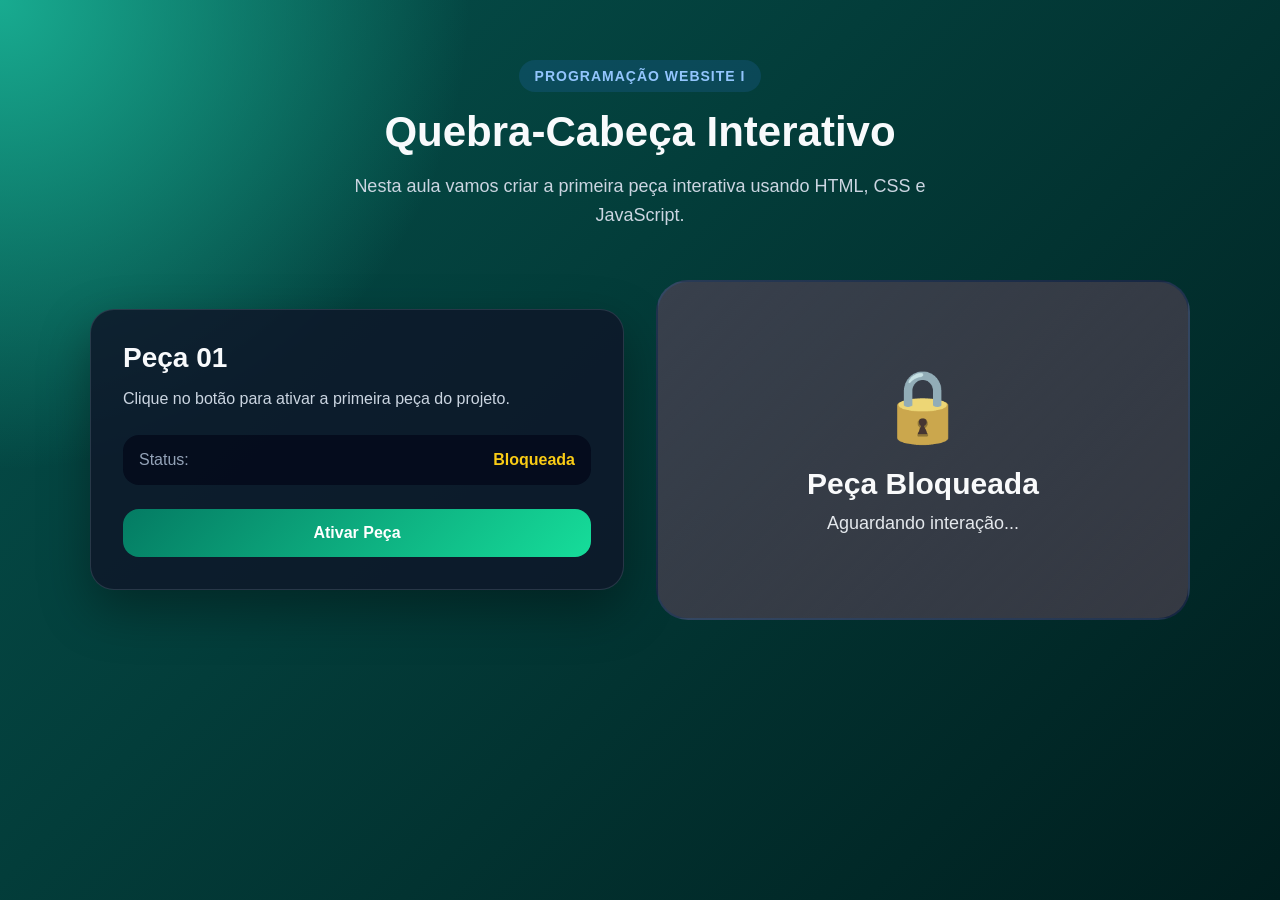
==== ExemploDOM/index.html @ 61dfb81e "Trabalho sobre os conteúdos vistos em aula" ====
<!DOCTYPE html>
<html lang="pt-BR">
<head>
  <!-- Define o padrão de caracteres da página -->
  <meta charset="UTF-8">

  <!-- Deixa a página adaptável para celular e computador -->
  <meta name="viewport" content="width=device-width, initial-scale=1.0">

  <!-- Título que aparece na aba do navegador -->
  <title>Quebra-Cabeça Interativo</title>

  <!-- Conecta o arquivo CSS ao HTML -->
  <link rel="stylesheet" href="css/style.css">
</head>
<body>

  <!-- Área principal da página -->
  <main class="container">

    <!-- Cabeçalho da página -->
    <section class="hero">
      <p class="tag">Programação Website I</p>

      <h1>Quebra-Cabeça Interativo</h1>

      <p class="descricao">
        Nesta aula vamos criar a primeira peça interativa usando HTML, CSS e JavaScript.
      </p>
    </section>

    <!-- Área onde ficará o projeto -->
    <section class="area-projeto">

      <!-- Card com informações e botão -->
      <div class="card-info">
        <h2>Peça 01</h2>

        <p>
          Clique no botão para ativar a primeira peça do projeto.
        </p>

        <!-- Área que mostra o status da peça -->
        <div class="status-box">
          <span>Status:</span>
          <strong id="statusTexto">Bloqueada</strong>
        </div>

        <!-- Botão que será usado pelo JavaScript -->
        <button id="btnAtivar" class="btn-principal">
          Ativar Peça
        </button>
      </div>

      <!-- Peça visual do quebra-cabeça -->
      <div id="peca" class="peca bloqueada">
        <div class="peca-conteudo">
          <span id="iconePeca" class="icone">🔒</span>
          <h3 id="tituloPeca">Peça Bloqueada</h3>
          <p id="textoPeca">Aguardando interação...</p>
        </div>
      </div>

    </section>

  </main>

  <!-- Conecta o JavaScript ao HTML -->
  <script src="js/script.js"></script>
</body>
</html>
---- ExemploDOM/css/style.css ----
/* Remove margens e espaçamentos padrões dos navegadores */
* {
  margin: 0;
  padding: 0;
  box-sizing: border-box;
}

/* Estiliza o corpo da página */
body {
  min-height: 100vh;
  font-family: Arial, Helvetica, sans-serif;
  background:
    radial-gradient(circle at top left, #18ab90, transparent 30%),
    linear-gradient(135deg, #05524d, #001e1e);
  color: #f8fafc;
}

/* Define largura máxima do conteúdo */
.container {
  width: 90%;
  max-width: 1100px;
  margin: 0 auto;
  padding: 60px 0;
}

/* Centraliza o cabeçalho */
.hero {
  text-align: center;
  margin-bottom: 50px;
}

/* Estiliza a etiqueta superior */
.tag {
  display: inline-block;
  padding: 8px 16px;
  margin-bottom: 16px;
  border-radius: 999px;
  background-color: rgba(59, 130, 246, 0.15);
  color: #93c5fd;
  font-size: 14px;
  font-weight: bold;
  letter-spacing: 1px;
  text-transform: uppercase;
}

/* Estiliza o título principal */
.hero h1 {
  font-size: 42px;
  margin-bottom: 16px;
}

/* Estiliza o parágrafo de descrição */
.descricao {
  max-width: 650px;
  margin: 0 auto;
  color: #cbd5e1;
  font-size: 18px;
  line-height: 1.6;
}

/* Divide a área do projeto em duas colunas */
.area-projeto {
  display: grid;
  grid-template-columns: 1fr 1fr;
  gap: 32px;
  align-items: center;
}

/* Estiliza o card de informações */
.card-info {
  background-color: rgba(15, 23, 42, 0.85);
  border: 1px solid rgba(148, 163, 184, 0.2);
  border-radius: 24px;
  padding: 32px;
  box-shadow: 0 20px 50px rgba(0, 0, 0, 0.35);
}

/* Estiliza o título do card */
.card-info h2 {
  font-size: 28px;
  margin-bottom: 12px;
}

/* Estiliza o texto do card */
.card-info p {
  color: #cbd5e1;
  line-height: 1.6;
  margin-bottom: 24px;
}

/* Estiliza a caixa de status */
.status-box {
  display: flex;
  justify-content: space-between;
  align-items: center;
  background-color: rgba(2, 6, 23, 0.7);
  border-radius: 16px;
  padding: 16px;
  margin-bottom: 24px;
}

/* Estiliza o texto "Status:" */
.status-box span {
  color: #94a3b8;
}

/* Estiliza o texto do status */
.status-box strong {
  color: #facc15;
}

/* Estiliza o botão principal */
.btn-principal {
  width: 100%;
  padding: 15px 20px;
  border: none;
  border-radius: 16px;
  background: linear-gradient(135deg, #047b63, #16dd9a);
  color: white;
  font-size: 16px;
  font-weight: bold;
  cursor: pointer;
  transition: 0.3s;
}

/* Efeito quando passa o mouse no botão */
.btn-principal:hover {
  transform: translateY(-3px);
  box-shadow: 0 12px 30px rgba(37, 99, 235, 0.35);
}

/* Estiliza a peça do quebra-cabeça */
.peca {
  min-height: 340px;
  border-radius: 32px;
  display: flex;
  justify-content: center;
  align-items: center;
  transition: 0.4s;
  position: relative;
  overflow: hidden;
}

/* Cria um brilho visual na peça */
.peca::before {
  content: "";
  position: absolute;
  inset: 0;
  background: linear-gradient(135deg, transparent, rgba(255, 255, 255, 0.15));
}

/* Organiza o conteúdo interno da peça */
.peca-conteudo {
  position: relative;
  text-align: center;
  padding: 30px;
}

/* Estiliza o ícone da peça */
.icone {
  display: block;
  font-size: 70px;
  margin-bottom: 20px;
}

/* Estiliza o título da peça */
.peca h3 {
  font-size: 30px;
  margin-bottom: 12px;
}

/* Estiliza o texto da peça */
.peca p {
  color: #e2e8f0;
  font-size: 18px;
}

/* Estado inicial da peça */
.bloqueada {
  background: linear-gradient(135deg, #334155, #0f172a);
  border: 2px solid rgba(0, 106, 255, 0.2);
  filter: grayscale(40%);
}

/* Estado ativado da peça */
.ativa {
  background: linear-gradient(135deg, #16a34a, #22c55e);
  border: 2px solid rgba(187, 247, 208, 0.6);
  box-shadow: 0 25px 60px rgba(34, 197, 94, 0.35);
  transform: scale(1.03);
}

/* Altera a cor do título quando a peça está ativa */
.ativa h3 {
  color: #ffffff;
}

/* Adaptação para telas menores */
@media (max-width: 800px) {
  .area-projeto {
    grid-template-columns: 1fr;
  }

  .hero h1 {
    font-size: 32px;
  }
}

/* ========================= */
/* PÁGINA 2 - ÁREA VERTICAL */
/* ========================= */

.area-vertical {
  display: flex;
  flex-direction: column;
  align-items: center;
  gap: 25px;
  margin-top: 40px;
}

/* Caixas (retângulos) */
.box {
  width: 100%;
  max-width: 700px;
  background-color: rgba(15, 23, 42, 0.85);
  border: 1px solid rgba(148, 163, 184, 0.2);
  border-radius: 20px;
  padding: 25px;
  text-align: center;
  box-shadow: 0 15px 40px rgba(0, 0, 0, 0.3);
  transition: 0.3s;
}

/* Efeito ao passar o mouse */
.box:hover {
  transform: translateY(-5px);
  box-shadow: 0 20px 50px rgba(0, 0, 0, 0.4);
}

/* Título */
.box h2 {
  margin-bottom: 10px;
}

/* Texto */
.box p {
  color: #cbd5e1;
  line-height: 1.5;
}

/* ========================= */
/* ÁREA DAS 3 COLUNAS */
/* ========================= */

.area-3-colunas {
  display: grid;
  grid-template-columns: repeat(3, 1fr);
  gap: 30px;
  margin-top: 50px;
}

/* ========================= */
/* CAIXAS */
/* ========================= */

.box {
  min-height: 300px;
  background: rgba(15, 23, 42, 0.85);
  border: 1px solid rgba(148, 163, 184, 0.2);
  border-radius: 20px;
  padding: 25px;

  /* CENTRALIZA TUDO */
  display: flex;
  flex-direction: column;
  justify-content: center;
  align-items: center;
  text-align: center;

  /* EFEITOS */
  position: relative;
  overflow: hidden;
  transition: 0.3s;
}

/* ========================= */
/* BRILHO (efeito premium) */
/* ========================= */

.box::before {
  content: "";
  position: absolute;
  inset: 0;
  background: linear-gradient(120deg, transparent, rgba(255, 255, 255, 0.2), transparent);
  opacity: 0;
  transition: 0.4s;
}

/* ========================= */
/* HOVER */
/* ========================= */

.box:hover {
  transform: translateY(-10px) scale(1.02);
  box-shadow: 0 25px 60px rgba(0, 0, 0, 0.4);
}

.box:hover::before {
  opacity: 1;
}

/* ========================= */
/* ÍCONE */
/* ========================= */

.icone-box {
  font-size: 50px;
  margin-bottom: 15px;
  transition: 0.3s;
}

/* animação do ícone */
.box:hover .icone-box {
  transform: scale(1.2) rotate(5deg);
}

/* ========================= */
/* TEXTO */
/* ========================= */

.box h2 {
  margin-bottom: 10px;
}

.box p {
  color: #cbd5e1;
  line-height: 1.6;
  max-width: 250px; /* evita texto muito largo */
}
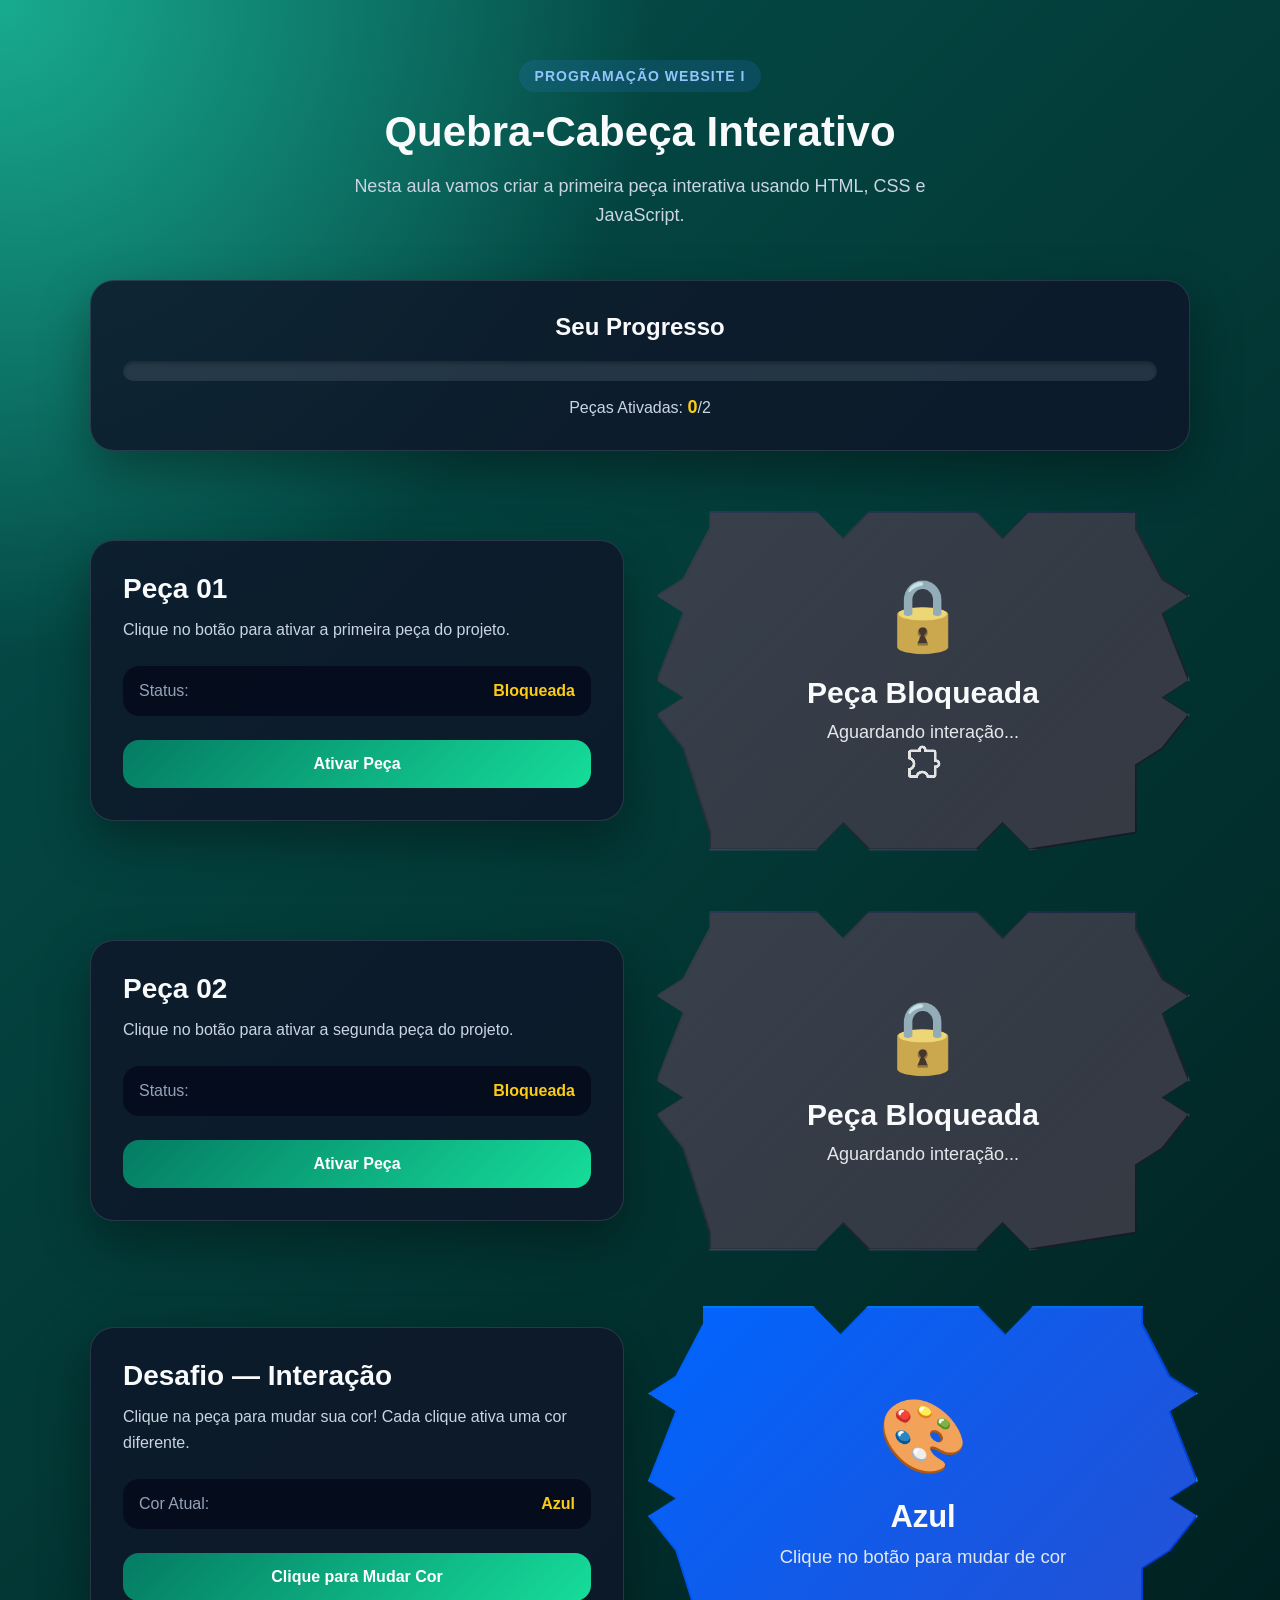
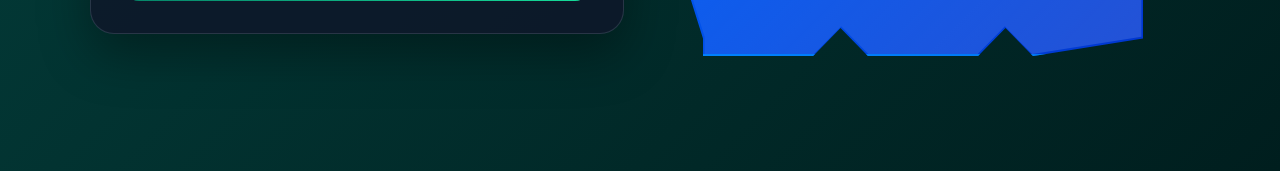
==== commit 69adb16e: "atualização do projeto" ====
--- a/ExemploDOM/index.html
+++ b/ExemploDOM/index.html
@@ -29,9 +29,17 @@
       </p>
     </section>
 
-    <!-- Área onde ficará o projeto -->
+    <!-- Indicador de Progresso -->
+    <section class="progresso">
+      <h3>Seu Progresso</h3>
+      <div class="barra-progresso">
+        <div id="barraPreenchida" class="barra-preenchida"></div>
+      </div>
+      <p>Peças Ativadas: <span id="pecasAtivadas">0</span>/2</p>
+    </section>
+
+    <!-- Peça 01 -->
     <section class="area-projeto">
-
       <!-- Card com informações e botão -->
       <div class="card-info">
         <h2>Peça 01</h2>
@@ -43,24 +51,88 @@
         <!-- Área que mostra o status da peça -->
         <div class="status-box">
           <span>Status:</span>
-          <strong id="statusTexto">Bloqueada</strong>
+          <strong id="statusTexto1">Bloqueada</strong>
         </div>
 
         <!-- Botão que será usado pelo JavaScript -->
-        <button id="btnAtivar" class="btn-principal">
+        <button id="btnAtivar1" class="btn-principal">
           Ativar Peça
         </button>
       </div>
 
       <!-- Peça visual do quebra-cabeça -->
-      <div id="peca" class="peca bloqueada">
+      <div id="peca1" class="peca bloqueada">
         <div class="peca-conteudo">
-          <span id="iconePeca" class="icone">🔒</span>
-          <h3 id="tituloPeca">Peça Bloqueada</h3>
-          <p id="textoPeca">Aguardando interação...</p>
+          <span id="iconePeca1" class="icone">🔒</span>
+          <h3 id="tituloPeca1">Peça Bloqueada</h3>
+          <p id="textoPeca1">Aguardando interação...</p>
+          <img src="css/img/peca1.png" alt="Peça 01">
         </div>
       </div>
+    </section>
 
+    <!-- Peça 02 -->
+    <section class="area-projeto">
+      <!-- Card com informações e botão -->
+      <div class="card-info">
+        <h2>Peça 02</h2>
+
+        <p>
+          Clique no botão para ativar a segunda peça do projeto.
+        </p>
+
+        <!-- Área que mostra o status da peça -->
+        <div class="status-box">
+          <span>Status:</span>
+          <strong id="statusTexto2">Bloqueada</strong>
+        </div>
+
+        <!-- Botão que será usado pelo JavaScript -->
+        <button id="btnAtivar2" class="btn-principal">
+          Ativar Peça
+        </button>
+      </div>
+
+      <!-- Peça visual do quebra-cabeça -->
+      <div id="peca2" class="peca bloqueada">
+        <div class="peca-conteudo">
+          <span id="iconePeca2" class="icone">🔒</span>
+          <h3 id="tituloPeca2">Peça Bloqueada</h3>
+          <p id="textoPeca2">Aguardando interação...</p>
+        </div>
+      </div>
+    </section>
+
+    <!-- Desafio — Peça com Mudança de Cores -->
+    <section class="area-projeto">
+      <!-- Card com informações e botão -->
+      <div class="card-info">
+        <h2>Desafio — Interação</h2>
+
+        <p>
+          Clique na peça para mudar sua cor! Cada clique ativa uma cor diferente.
+        </p>
+
+        <!-- Área que mostra o status -->
+        <div class="status-box">
+          <span>Cor Atual:</span>
+          <strong id="corAtual">Azul</strong>
+        </div>
+
+        <!-- Botão que será usado pelo JavaScript -->
+        <button id="btnMudarCor" class="btn-principal">
+          Clique para Mudar Cor
+        </button>
+      </div>
+
+      <!-- Peça visual que muda de cor -->
+      <div id="pecaCor" class="peca cor-azul">
+                <div class="peca-conteudo">
+          <span id="iconeCor" class="icone">🎨</span>
+          <h3 id="tituloCor">Azul</h3>
+          <p id="textoCor">Clique no botão para mudar de cor</p>
+        </div>
+      </div>
     </section>
 
   </main>
--- a/ExemploDOM/css/style.css
+++ b/ExemploDOM/css/style.css
@@ -64,6 +64,56 @@
   grid-template-columns: 1fr 1fr;
   gap: 32px;
   align-items: center;
+  margin-bottom: 60px;
+}
+
+/* ========================= */
+/* SEÇÃO DE PROGRESSO */
+/* ========================= */
+
+.progresso {
+  background-color: rgba(15, 23, 42, 0.85);
+  border: 1px solid rgba(148, 163, 184, 0.2);
+  border-radius: 24px;
+  padding: 32px;
+  box-shadow: 0 20px 50px rgba(0, 0, 0, 0.35);
+  margin-bottom: 60px;
+  text-align: center;
+}
+
+.progresso h3 {
+  font-size: 24px;
+  margin-bottom: 20px;
+  color: #f8fafc;
+}
+
+.barra-progresso {
+  width: 100%;
+  height: 20px;
+  background-color: rgba(94, 109, 126, 0.3);
+  border-radius: 10px;
+  overflow: hidden;
+  margin-bottom: 16px;
+  box-shadow: inset 0 2px 4px rgba(0, 0, 0, 0.3);
+}
+
+.barra-preenchida {
+  height: 100%;
+  width: 0%;
+  background-color: #facc15;
+  transition: width 0.5s ease, background-color 0.5s ease;
+  border-radius: 10px;
+}
+
+.progresso p {
+  color: #cbd5e1;
+  font-size: 16px;
+}
+
+.progresso p span {
+  color: #facc15;
+  font-weight: bold;
+  font-size: 18px;
 }
 
 /* Estiliza o card de informações */
@@ -132,13 +182,25 @@
 /* Estiliza a peça do quebra-cabeça */
 .peca {
   min-height: 340px;
-  border-radius: 32px;
+  width: 100%;
   display: flex;
   justify-content: center;
   align-items: center;
   transition: 0.4s;
   position: relative;
-  overflow: hidden;
+  overflow: visible;
+  
+  /* Formato realista de peça de quebra-cabeça */
+  clip-path: polygon(
+    /* Topo */
+    10% 5%, 10% 0%, 30% 0%, 35% 8%, 40% 0%, 60% 0%, 65% 8%, 70% 0%, 90% 0%, 90% 5%,
+    /* Direita */
+    95% 20%, 100% 25%, 95% 30%, 100% 50%, 95% 55%, 100% 60%, 95% 70%, 90% 75%, 90% 95%,
+    /* Fundo */
+    70% 100%, 65% 92%, 60% 100%, 40% 100%, 35% 92%, 30% 100%, 10% 100%, 10% 95%,
+    /* Esquerda */
+    5% 70%, 0% 60%, 5% 55%, 0% 50%, 5% 30%, 0% 25%, 5% 20%
+  );
 }
 
 /* Cria um brilho visual na peça */
@@ -147,6 +209,16 @@
   position: absolute;
   inset: 0;
   background: linear-gradient(135deg, transparent, rgba(255, 255, 255, 0.15));
+  clip-path: polygon(
+    /* Topo */
+    10% 5%, 10% 0%, 30% 0%, 35% 8%, 40% 0%, 60% 0%, 65% 8%, 70% 0%, 90% 0%, 90% 5%,
+    /* Direita */
+    95% 20%, 100% 25%, 95% 30%, 100% 50%, 95% 55%, 100% 60%, 95% 70%, 90% 75%, 90% 95%,
+    /* Fundo */
+    70% 100%, 65% 92%, 60% 100%, 40% 100%, 35% 92%, 30% 100%, 10% 100%, 10% 95%,
+    /* Esquerda */
+    5% 70%, 0% 60%, 5% 55%, 0% 50%, 5% 30%, 0% 25%, 5% 20%
+  );
 }
 
 /* Organiza o conteúdo interno da peça */
@@ -193,6 +265,42 @@
 /* Altera a cor do título quando a peça está ativa */
 .ativa h3 {
   color: #ffffff;
+}
+
+/* ========================= */
+/* DESAFIO — MUDANÇA DE CORES */
+/* ========================= */
+
+/* Cor Azul */
+.cor-azul {
+  background: linear-gradient(135deg, #0066ff, #0033cc);
+  border: 2px solid rgba(0, 150, 255, 0.6);
+  box-shadow: 0 25px 60px rgba(0, 102, 255, 0.35);
+  transform: scale(1.03);
+}
+
+/* Cor Roxo */
+.cor-roxo {
+  background: linear-gradient(135deg, #9933ff, #6600cc);
+  border: 2px solid rgba(153, 51, 255, 0.6);
+  box-shadow: 0 25px 60px rgba(153, 51, 255, 0.35);
+  transform: scale(1.03);
+}
+
+/* Cor Rosa */
+.cor-rosa {
+  background: linear-gradient(135deg, #ff0099, #cc0066);
+  border: 2px solid rgba(255, 0, 153, 0.6);
+  box-shadow: 0 25px 60px rgba(255, 0, 153, 0.35);
+  transform: scale(1.03);
+}
+
+/* Cor Laranja */
+.cor-laranja {
+  background: linear-gradient(135deg, #ff6600, #cc5200);
+  border: 2px solid rgba(255, 102, 0, 0.6);
+  box-shadow: 0 25px 60px rgba(255, 102, 0, 0.35);
+  transform: scale(1.03);
 }
 
 /* Adaptação para telas menores */
@@ -336,4 +444,27 @@
   color: #cbd5e1;
   line-height: 1.6;
   max-width: 250px; /* evita texto muito largo */
-}+}
+
+/* ========================= */
+/* BOTÃO VOLTAR */
+/* ========================= */
+
+.btn-voltar {
+  display: inline-block;
+  padding: 12px 30px;
+  background: linear-gradient(135deg, #047b63, #16dd9a);
+  color: white;
+  text-decoration: none;
+  border-radius: 16px;
+  font-weight: bold;
+  font-size: 16px;
+  transition: 0.3s;
+  box-shadow: 0 10px 25px rgba(0, 0, 0, 0.2);
+}
+
+.btn-voltar:hover {
+  transform: translateY(-3px);
+  box-shadow: 0 15px 40px rgba(22, 221, 154, 0.4);
+}
+
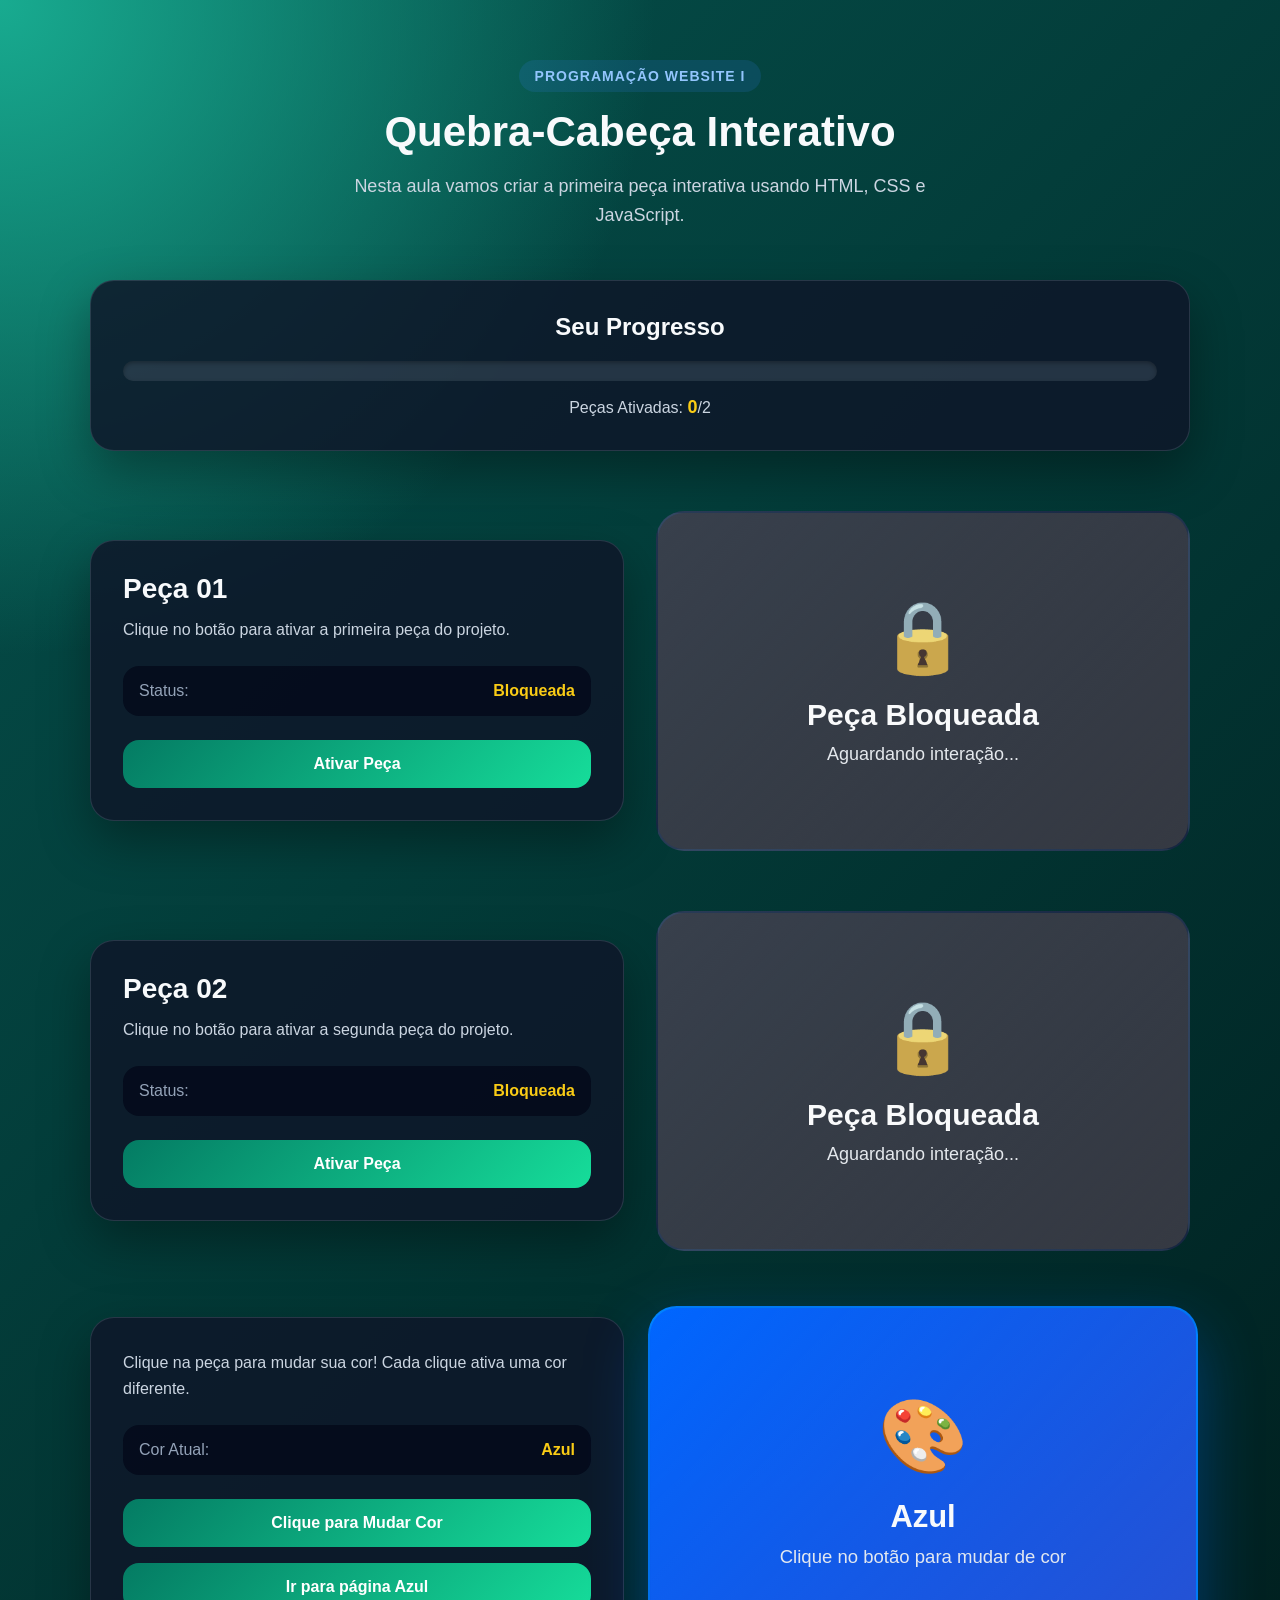
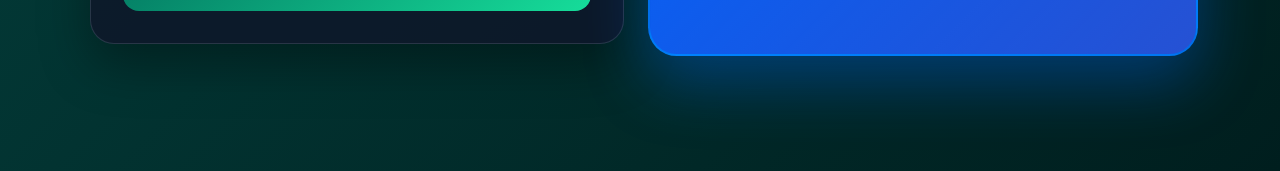
==== commit 9ec60248: "atualização do projeto adocionando novas funcionalidades" ====
--- a/ExemploDOM/index.html
+++ b/ExemploDOM/index.html
@@ -66,7 +66,6 @@
           <span id="iconePeca1" class="icone">🔒</span>
           <h3 id="tituloPeca1">Peça Bloqueada</h3>
           <p id="textoPeca1">Aguardando interação...</p>
-          <img src="css/img/peca1.png" alt="Peça 01">
         </div>
       </div>
     </section>
@@ -107,7 +106,7 @@
     <section class="area-projeto">
       <!-- Card com informações e botão -->
       <div class="card-info">
-        <h2>Desafio — Interação</h2>
+        
 
         <p>
           Clique na peça para mudar sua cor! Cada clique ativa uma cor diferente.
@@ -122,6 +121,11 @@
         <!-- Botão que será usado pelo JavaScript -->
         <button id="btnMudarCor" class="btn-principal">
           Clique para Mudar Cor
+        </button>
+
+        <!-- Botão de redirecionamento para a página da cor atual -->
+        <button id="btnIrCor" class="btn-principal" type="button">
+          Ir para página Azul
         </button>
       </div>
 
--- a/ExemploDOM/css/style.css
+++ b/ExemploDOM/css/style.css
@@ -173,6 +173,11 @@
   transition: 0.3s;
 }
 
+/* Espaçamento entre botões empilhados */
+.btn-principal + .btn-principal {
+  margin-top: 16px;
+}
+
 /* Efeito quando passa o mouse no botão */
 .btn-principal:hover {
   transform: translateY(-3px);
@@ -188,19 +193,8 @@
   align-items: center;
   transition: 0.4s;
   position: relative;
-  overflow: visible;
-  
-  /* Formato realista de peça de quebra-cabeça */
-  clip-path: polygon(
-    /* Topo */
-    10% 5%, 10% 0%, 30% 0%, 35% 8%, 40% 0%, 60% 0%, 65% 8%, 70% 0%, 90% 0%, 90% 5%,
-    /* Direita */
-    95% 20%, 100% 25%, 95% 30%, 100% 50%, 95% 55%, 100% 60%, 95% 70%, 90% 75%, 90% 95%,
-    /* Fundo */
-    70% 100%, 65% 92%, 60% 100%, 40% 100%, 35% 92%, 30% 100%, 10% 100%, 10% 95%,
-    /* Esquerda */
-    5% 70%, 0% 60%, 5% 55%, 0% 50%, 5% 30%, 0% 25%, 5% 20%
-  );
+  overflow: hidden;
+  border-radius: 28px;
 }
 
 /* Cria um brilho visual na peça */
@@ -209,16 +203,7 @@
   position: absolute;
   inset: 0;
   background: linear-gradient(135deg, transparent, rgba(255, 255, 255, 0.15));
-  clip-path: polygon(
-    /* Topo */
-    10% 5%, 10% 0%, 30% 0%, 35% 8%, 40% 0%, 60% 0%, 65% 8%, 70% 0%, 90% 0%, 90% 5%,
-    /* Direita */
-    95% 20%, 100% 25%, 95% 30%, 100% 50%, 95% 55%, 100% 60%, 95% 70%, 90% 75%, 90% 95%,
-    /* Fundo */
-    70% 100%, 65% 92%, 60% 100%, 40% 100%, 35% 92%, 30% 100%, 10% 100%, 10% 95%,
-    /* Esquerda */
-    5% 70%, 0% 60%, 5% 55%, 0% 50%, 5% 30%, 0% 25%, 5% 20%
-  );
+  pointer-events: none;
 }
 
 /* Organiza o conteúdo interno da peça */
@@ -301,6 +286,63 @@
   border: 2px solid rgba(255, 102, 0, 0.6);
   box-shadow: 0 25px 60px rgba(255, 102, 0, 0.35);
   transform: scale(1.03);
+}
+
+/* Estilos de página por cor */
+body.page-azul {
+  background: linear-gradient(135deg, #071d40, #0033cc 35%, #0a4dff 100%);
+  color: #e0f2fe;
+}
+
+body.page-azul .hero {
+  background: rgba(0, 44, 112, 0.45);
+}
+
+body.page-azul .tag {
+  background-color: rgba(59, 130, 246, 0.25);
+  color: #bfdbfe;
+}
+
+body.page-roxo {
+  background: linear-gradient(135deg, #230b3a, #6d28d9 40%, #9d4edd 100%);
+  color: #f5e0ff;
+}
+
+body.page-roxo .hero {
+  background: rgba(64, 0, 96, 0.45);
+}
+
+body.page-roxo .tag {
+  background-color: rgba(168, 85, 247, 0.2);
+  color: #e9d5ff;
+}
+
+body.page-rosa {
+  background: linear-gradient(135deg, #2b0b2f, #d946ef 35%, #fb7185 100%);
+  color: #ffe4f0;
+}
+
+body.page-rosa .hero {
+  background: rgba(112, 15, 100, 0.45);
+}
+
+body.page-rosa .tag {
+  background-color: rgba(245, 158, 242, 0.2);
+  color: #fce7f3;
+}
+
+body.page-laranja {
+  background: linear-gradient(135deg, #4a2100, #ea580c 35%, #fb923c 100%);
+  color: #fff7e6;
+}
+
+body.page-laranja .hero {
+  background: rgba(97, 0, 0, 0.35);
+}
+
+body.page-laranja .tag {
+  background-color: rgba(251, 146, 60, 0.25);
+  color: #ffedd5;
 }
 
 /* Adaptação para telas menores */
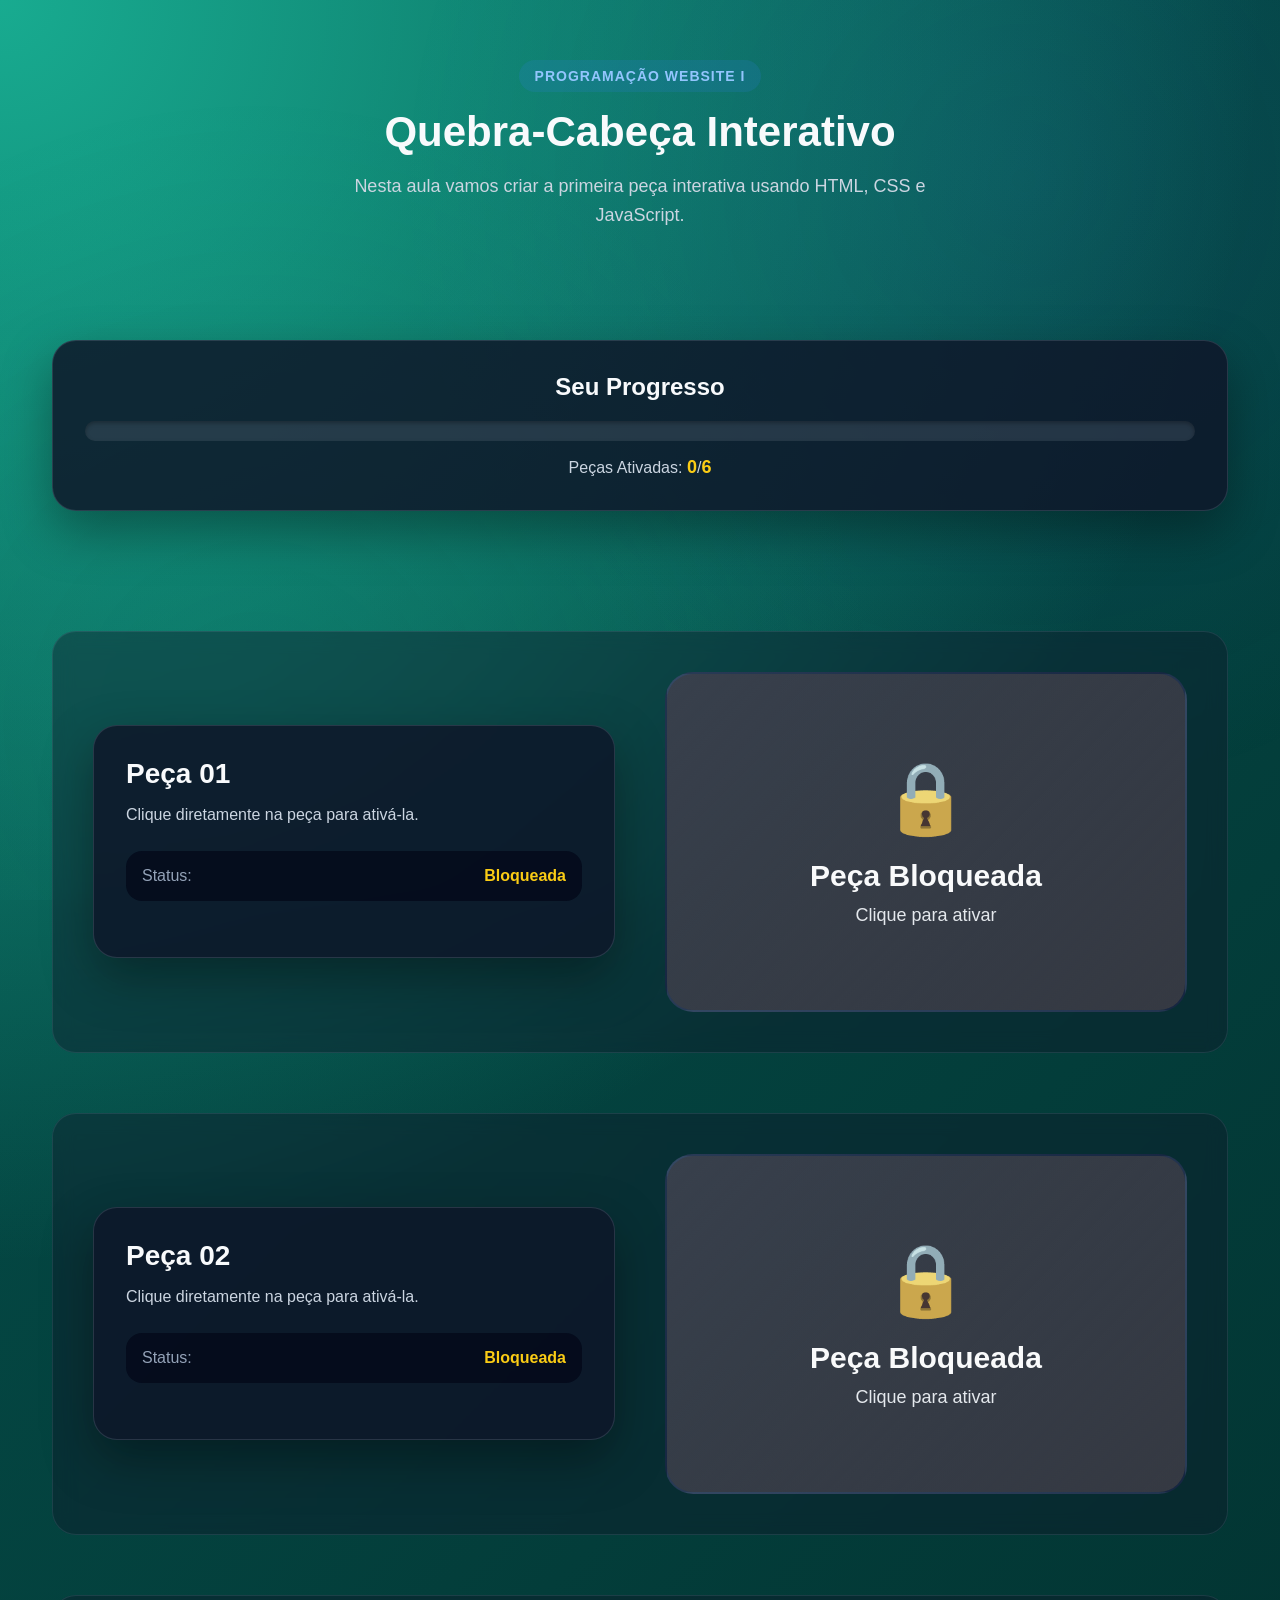
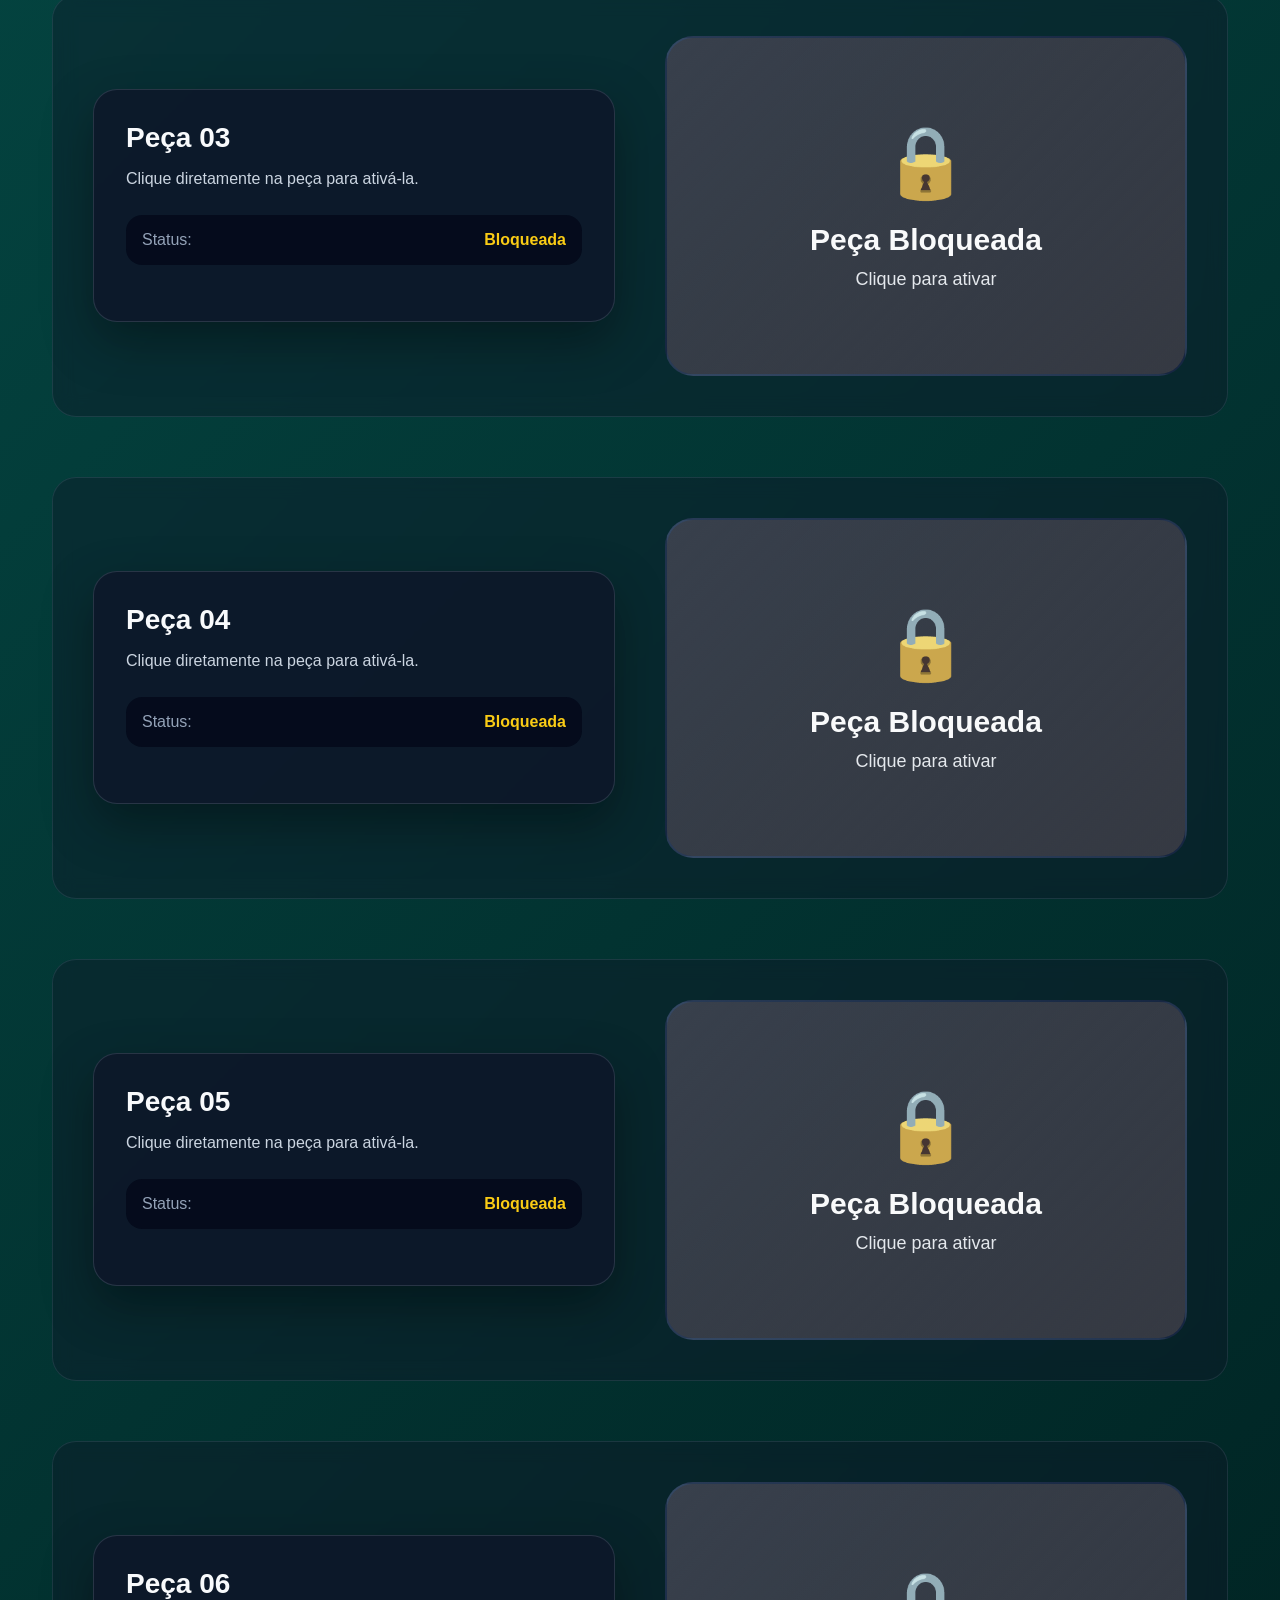
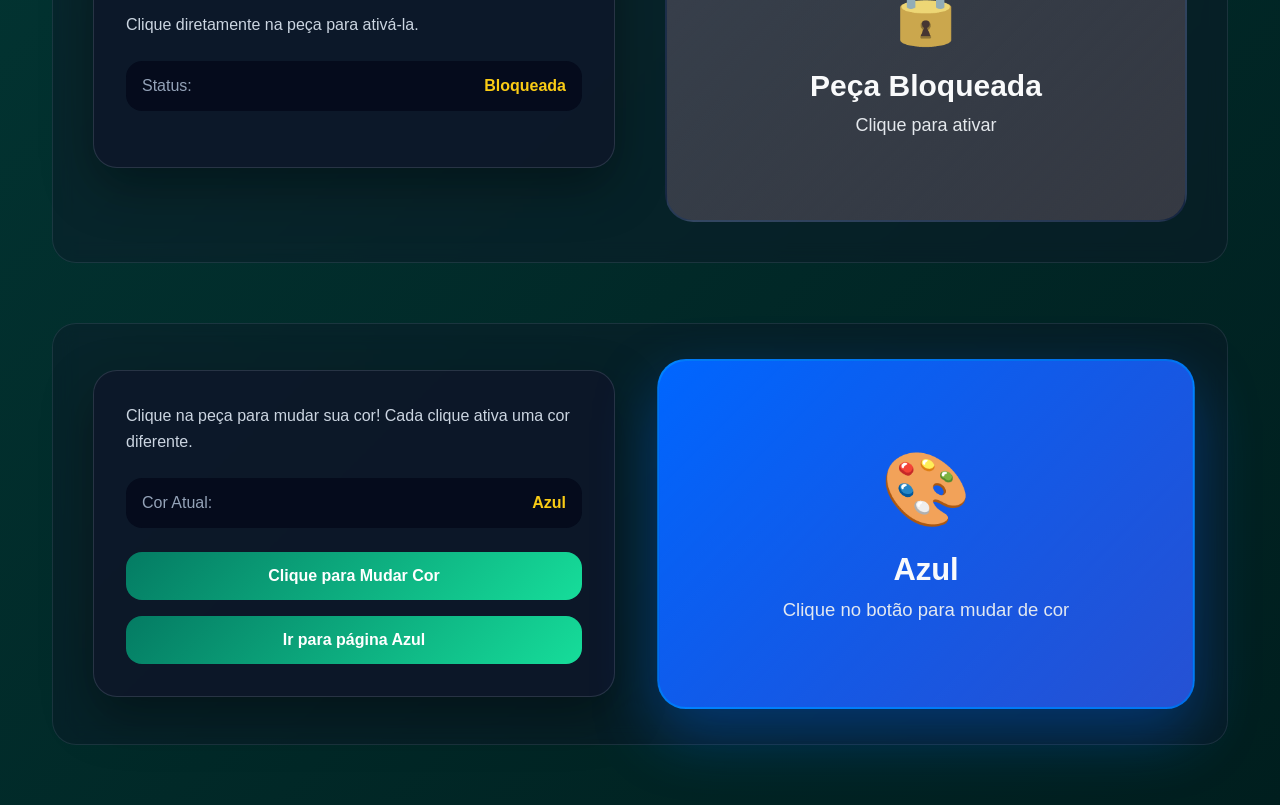
==== commit c71bfb12: "Alterações feitas de acordo com a lista de atividades proposta pelo professor Eder de Rosso" ====
--- a/ExemploDOM/index.html
+++ b/ExemploDOM/index.html
@@ -35,17 +35,17 @@
       <div class="barra-progresso">
         <div id="barraPreenchida" class="barra-preenchida"></div>
       </div>
-      <p>Peças Ativadas: <span id="pecasAtivadas">0</span>/2</p>
+      <p>Peças Ativadas: <span id="pecasAtivadas">0</span>/<span id="pecasTotal">6</span></p>
     </section>
 
     <!-- Peça 01 -->
     <section class="area-projeto">
-      <!-- Card com informações e botão -->
+      <!-- Card com informações -->
       <div class="card-info">
         <h2>Peça 01</h2>
 
         <p>
-          Clique no botão para ativar a primeira peça do projeto.
+          Clique diretamente na peça para ativá-la.
         </p>
 
         <!-- Área que mostra o status da peça -->
@@ -53,31 +53,26 @@
           <span>Status:</span>
           <strong id="statusTexto1">Bloqueada</strong>
         </div>
-
-        <!-- Botão que será usado pelo JavaScript -->
-        <button id="btnAtivar1" class="btn-principal">
-          Ativar Peça
-        </button>
-      </div>
-
-      <!-- Peça visual do quebra-cabeça -->
-      <div id="peca1" class="peca bloqueada">
+      </div>
+
+      <!-- Peça visual do quebra-cabeça - AGORA CLICÁVEL -->
+      <div id="peca1" class="peca bloqueada" onclick="ativarPeca(pecas[0])">
         <div class="peca-conteudo">
           <span id="iconePeca1" class="icone">🔒</span>
           <h3 id="tituloPeca1">Peça Bloqueada</h3>
-          <p id="textoPeca1">Aguardando interação...</p>
+          <p id="textoPeca1">Clique para ativar</p>
         </div>
       </div>
     </section>
 
     <!-- Peça 02 -->
     <section class="area-projeto">
-      <!-- Card com informações e botão -->
+      <!-- Card com informações -->
       <div class="card-info">
         <h2>Peça 02</h2>
 
         <p>
-          Clique no botão para ativar a segunda peça do projeto.
+          Clique diretamente na peça para ativá-la.
         </p>
 
         <!-- Área que mostra o status da peça -->
@@ -85,19 +80,110 @@
           <span>Status:</span>
           <strong id="statusTexto2">Bloqueada</strong>
         </div>
-
-        <!-- Botão que será usado pelo JavaScript -->
-        <button id="btnAtivar2" class="btn-principal">
-          Ativar Peça
-        </button>
-      </div>
-
-      <!-- Peça visual do quebra-cabeça -->
-      <div id="peca2" class="peca bloqueada">
+      </div>
+
+      <!-- Peça visual do quebra-cabeça - AGORA CLICÁVEL -->
+      <div id="peca2" class="peca bloqueada" onclick="ativarPeca(pecas[1])">
         <div class="peca-conteudo">
           <span id="iconePeca2" class="icone">🔒</span>
           <h3 id="tituloPeca2">Peça Bloqueada</h3>
-          <p id="textoPeca2">Aguardando interação...</p>
+          <p id="textoPeca2">Clique para ativar</p>
+        </div>
+      </div>
+    </section>
+
+    <!-- Peça 03 -->
+    <section class="area-projeto">
+      <div class="card-info">
+        <h2>Peça 03</h2>
+
+        <p>
+          Clique diretamente na peça para ativá-la.
+        </p>
+
+        <div class="status-box">
+          <span>Status:</span>
+          <strong id="statusTexto3">Bloqueada</strong>
+        </div>
+      </div>
+
+      <div id="peca3" class="peca bloqueada" onclick="ativarPeca(pecas[2])">
+        <div class="peca-conteudo">
+          <span id="iconePeca3" class="icone">🔒</span>
+          <h3 id="tituloPeca3">Peça Bloqueada</h3>
+          <p id="textoPeca3">Clique para ativar</p>
+        </div>
+      </div>
+    </section>
+
+    <!-- Peça 04 -->
+    <section class="area-projeto">
+      <div class="card-info">
+        <h2>Peça 04</h2>
+
+        <p>
+          Clique diretamente na peça para ativá-la.
+        </p>
+
+        <div class="status-box">
+          <span>Status:</span>
+          <strong id="statusTexto4">Bloqueada</strong>
+        </div>
+      </div>
+
+      <div id="peca4" class="peca bloqueada" onclick="ativarPeca(pecas[3])">
+        <div class="peca-conteudo">
+          <span id="iconePeca4" class="icone">🔒</span>
+          <h3 id="tituloPeca4">Peça Bloqueada</h3>
+          <p id="textoPeca4">Clique para ativar</p>
+        </div>
+      </div>
+    </section>
+
+    <!-- Peça 05 -->
+    <section class="area-projeto">
+      <div class="card-info">
+        <h2>Peça 05</h2>
+
+        <p>
+          Clique diretamente na peça para ativá-la.
+        </p>
+
+        <div class="status-box">
+          <span>Status:</span>
+          <strong id="statusTexto5">Bloqueada</strong>
+        </div>
+      </div>
+
+      <div id="peca5" class="peca bloqueada" onclick="ativarPeca(pecas[4])">
+        <div class="peca-conteudo">
+          <span id="iconePeca5" class="icone">🔒</span>
+          <h3 id="tituloPeca5">Peça Bloqueada</h3>
+          <p id="textoPeca5">Clique para ativar</p>
+        </div>
+      </div>
+    </section>
+
+    <!-- Peça 06 -->
+    <section class="area-projeto">
+      <div class="card-info">
+        <h2>Peça 06</h2>
+
+        <p>
+          Clique diretamente na peça para ativá-la.
+        </p>
+
+        <div class="status-box">
+          <span>Status:</span>
+          <strong id="statusTexto6">Bloqueada</strong>
+        </div>
+      </div>
+
+      <div id="peca6" class="peca bloqueada" onclick="ativarPeca(pecas[5])">
+        <div class="peca-conteudo">
+          <span id="iconePeca6" class="icone">🔒</span>
+          <h3 id="tituloPeca6">Peça Bloqueada</h3>
+          <p id="textoPeca6">Clique para ativar</p>
         </div>
       </div>
     </section>
--- a/ExemploDOM/css/style.css
+++ b/ExemploDOM/css/style.css
@@ -17,10 +17,30 @@
 
 /* Define largura máxima do conteúdo */
 .container {
-  width: 90%;
-  max-width: 1100px;
+  width: 95%;
+  max-width: 1400px;
   margin: 0 auto;
-  padding: 60px 0;
+  padding: 60px 20px;
+  position: relative;
+  display: grid;
+  grid-template-columns: 1fr;
+  gap: 60px;
+  align-items: start;
+}
+
+/* Adicionar um efeito de fundo sutil */
+.container::before {
+  content: '';
+  position: fixed;
+  top: 0;
+  left: 0;
+  width: 100%;
+  height: 100%;
+  background:
+    radial-gradient(circle at 20% 80%, rgba(24, 171, 144, 0.1) 0%, transparent 50%),
+    radial-gradient(circle at 80% 20%, rgba(59, 130, 246, 0.1) 0%, transparent 50%);
+  pointer-events: none;
+  z-index: -1;
 }
 
 /* Centraliza o cabeçalho */
@@ -62,9 +82,21 @@
 .area-projeto {
   display: grid;
   grid-template-columns: 1fr 1fr;
-  gap: 32px;
+  gap: 50px;
   align-items: center;
-  margin-bottom: 60px;
+  padding: 40px;
+  background: rgba(15, 23, 42, 0.4);
+  border-radius: 24px;
+  border: 1px solid rgba(148, 163, 184, 0.15);
+  backdrop-filter: blur(10px);
+  transition: all 0.3s ease;
+}
+
+/* Efeito hover nas áreas do projeto */
+.area-projeto:hover {
+  background: rgba(15, 23, 42, 0.6);
+  border-color: rgba(148, 163, 184, 0.25);
+  transform: translateY(-2px);
 }
 
 /* ========================= */
@@ -170,7 +202,25 @@
   font-size: 16px;
   font-weight: bold;
   cursor: pointer;
-  transition: 0.3s;
+  transition: all 0.3s ease;
+  position: relative;
+  overflow: hidden;
+}
+
+/* Efeito de brilho nos botões */
+.btn-principal::before {
+  content: '';
+  position: absolute;
+  top: 0;
+  left: -100%;
+  width: 100%;
+  height: 100%;
+  background: linear-gradient(90deg, transparent, rgba(255, 255, 255, 0.2), transparent);
+  transition: left 0.5s;
+}
+
+.btn-principal:hover::before {
+  left: 100%;
 }
 
 /* Espaçamento entre botões empilhados */
@@ -191,10 +241,30 @@
   display: flex;
   justify-content: center;
   align-items: center;
-  transition: 0.4s;
+  transition: all 0.4s ease;
   position: relative;
   overflow: hidden;
   border-radius: 28px;
+  cursor: pointer;
+  user-select: none;
+}
+
+/* Efeito hover nas peças */
+.peca:hover {
+  transform: translateY(-5px) scale(1.02);
+  box-shadow: 0 20px 40px rgba(0, 0, 0, 0.3);
+}
+
+/* Efeito hover específico para peças bloqueadas */
+.peca.bloqueada:hover {
+  border-color: rgba(0, 106, 255, 0.4);
+  filter: grayscale(20%);
+}
+
+/* Efeito hover específico para peças ativas */
+.peca.ativa:hover {
+  transform: translateY(-5px) scale(1.05);
+  box-shadow: 0 30px 60px rgba(34, 197, 94, 0.4);
 }
 
 /* Cria um brilho visual na peça */
@@ -241,10 +311,248 @@
 
 /* Estado ativado da peça */
 .ativa {
-  background: linear-gradient(135deg, #16a34a, #22c55e);
-  border: 2px solid rgba(187, 247, 208, 0.6);
-  box-shadow: 0 25px 60px rgba(34, 197, 94, 0.35);
+  border: 3px solid rgba(187, 247, 208, 0.8);
+  box-shadow:
+    0 25px 60px rgba(34, 197, 94, 0.4),
+    inset 0 0 30px rgba(34, 197, 94, 0.1);
   transform: scale(1.03);
+  position: relative;
+  overflow: hidden;
+  animation: activatePulse 0.6s ease-out;
+}
+
+/* Animação de ativação */
+@keyframes activatePulse {
+  0% {
+    transform: scale(1);
+    box-shadow: 0 0 0 rgba(34, 197, 94, 0.4);
+  }
+  50% {
+    transform: scale(1.05);
+    box-shadow: 0 25px 60px rgba(34, 197, 94, 0.6);
+  }
+  100% {
+    transform: scale(1.03);
+    box-shadow: 0 25px 60px rgba(34, 197, 94, 0.4);
+  }
+}
+
+/* Efeito de brilho nas peças ativas */
+.ativa::after {
+  content: '';
+  position: absolute;
+  top: -50%;
+  left: -50%;
+  width: 200%;
+  height: 200%;
+  background: linear-gradient(45deg, transparent, rgba(255, 255, 255, 0.1), transparent);
+  animation: shine 3s infinite;
+  pointer-events: none;
+}
+
+/* Responsividade para tablets */
+@media (max-width: 1024px) {
+  .area-projeto {
+    grid-template-columns: 1fr;
+    gap: 30px;
+    padding: 30px;
+  }
+
+  .container {
+    padding: 40px 15px;
+    gap: 40px;
+  }
+}
+
+/* Responsividade para celulares */
+@media (max-width: 768px) {
+  .hero h1 {
+    font-size: 32px;
+  }
+
+  .area-projeto {
+    padding: 20px;
+    gap: 20px;
+  }
+
+  .card-info {
+    padding: 24px;
+  }
+
+  .peca {
+    min-height: 280px;
+  }
+
+  .icone {
+    font-size: 50px;
+  }
+
+  .peca h3 {
+    font-size: 24px;
+  }
+}
+
+/* ========================= */
+/* MENSAGEM FINAL */
+/* ========================= */
+
+.mensagem-final {
+  position: fixed;
+  top: 0;
+  left: 0;
+  width: 100%;
+  height: 100%;
+  background: rgba(0, 0, 0, 0.8);
+  backdrop-filter: blur(10px);
+  display: flex;
+  justify-content: center;
+  align-items: center;
+  z-index: 1000;
+  opacity: 0;
+  visibility: hidden;
+  transition: all 0.5s ease;
+}
+
+.mensagem-final.ativo {
+  opacity: 1;
+  visibility: visible;
+}
+
+.mensagem-conteudo {
+  background: linear-gradient(135deg, #1e293b, #0f172a);
+  border: 2px solid rgba(34, 197, 94, 0.5);
+  border-radius: 24px;
+  padding: 40px;
+  text-align: center;
+  max-width: 500px;
+  box-shadow: 0 25px 60px rgba(34, 197, 94, 0.3);
+  animation: mensagemEntrada 0.6s ease-out;
+}
+
+@keyframes mensagemEntrada {
+  0% {
+    transform: scale(0.8) translateY(20px);
+    opacity: 0;
+  }
+  100% {
+    transform: scale(1) translateY(0);
+    opacity: 1;
+  }
+}
+
+.mensagem-conteudo .icone-celebracao {
+  font-size: 60px;
+  display: block;
+  margin-bottom: 20px;
+  animation: bounce 2s infinite;
+}
+
+@keyframes bounce {
+  0%, 20%, 50%, 80%, 100% {
+    transform: translateY(0);
+  }
+  40% {
+    transform: translateY(-10px);
+  }
+  60% {
+    transform: translateY(-5px);
+  }
+}
+
+.mensagem-conteudo h2 {
+  color: #f8fafc;
+  font-size: 28px;
+  margin-bottom: 16px;
+  font-weight: bold;
+}
+
+.mensagem-conteudo p {
+  color: #cbd5e1;
+  font-size: 18px;
+  margin-bottom: 30px;
+  line-height: 1.6;
+}
+
+.btn-celebracao {
+  background: linear-gradient(135deg, #22c55e, #16a34a);
+  color: white;
+  border: none;
+  padding: 16px 32px;
+  border-radius: 16px;
+  font-size: 18px;
+  font-weight: bold;
+  cursor: pointer;
+  transition: all 0.3s ease;
+  position: relative;
+  overflow: hidden;
+}
+
+.btn-celebracao:hover {
+  transform: translateY(-3px);
+  box-shadow: 0 12px 30px rgba(34, 197, 94, 0.4);
+}
+
+.btn-celebracao::before {
+  content: '';
+  position: absolute;
+  top: 0;
+  left: -100%;
+  width: 100%;
+  height: 100%;
+  background: linear-gradient(90deg, transparent, rgba(255, 255, 255, 0.2), transparent);
+  transition: left 0.5s;
+}
+
+.btn-celebracao:hover::before {
+  left: 100%;
+}
+
+/* Responsividade para a mensagem final */
+@media (max-width: 768px) {
+  .mensagem-conteudo {
+    padding: 30px 20px;
+    margin: 20px;
+  }
+
+  .mensagem-conteudo h2 {
+    font-size: 24px;
+  }
+
+  .mensagem-conteudo .icone-celebracao {
+    font-size: 50px;
+  }
+}
+
+/* Efeitos de hover e animação */
+.peca {
+  transition: all 0.3s ease;
+  cursor: pointer;
+}
+
+.peca:hover {
+  transform: translateY(-5px) scale(1.02);
+  box-shadow: 0 30px 70px rgba(0, 0, 0, 0.3);
+}
+
+.peca.ativa:hover {
+  transform: translateY(-5px) scale(1.05);
+  box-shadow: 0 35px 80px rgba(34, 197, 94, 0.4);
+}
+
+/* Animação de clique */
+/* Animação de clique */
+.clicando {
+  animation: clickPulse 0.2s ease-out;
+}
+
+@keyframes clickPulse {
+  0% { transform: scale(1); }
+  50% { transform: scale(0.95); }
+  100% { transform: scale(1); }
+}
+
+.peca.clicando {
+  animation: clickPulse 0.2s ease-in-out;
 }
 
 /* Altera a cor do título quando a peça está ativa */
@@ -346,9 +654,19 @@
 }
 
 /* Adaptação para telas menores */
+@media (max-width: 1200px) {
+  .area-projeto {
+    grid-template-columns: 1fr;
+    gap: 30px;
+  }
+}
+
 @media (max-width: 800px) {
   .area-projeto {
     grid-template-columns: 1fr;
+    gap: 25px;
+    margin-bottom: 60px;
+    padding: 15px;
   }
 
   .hero h1 {
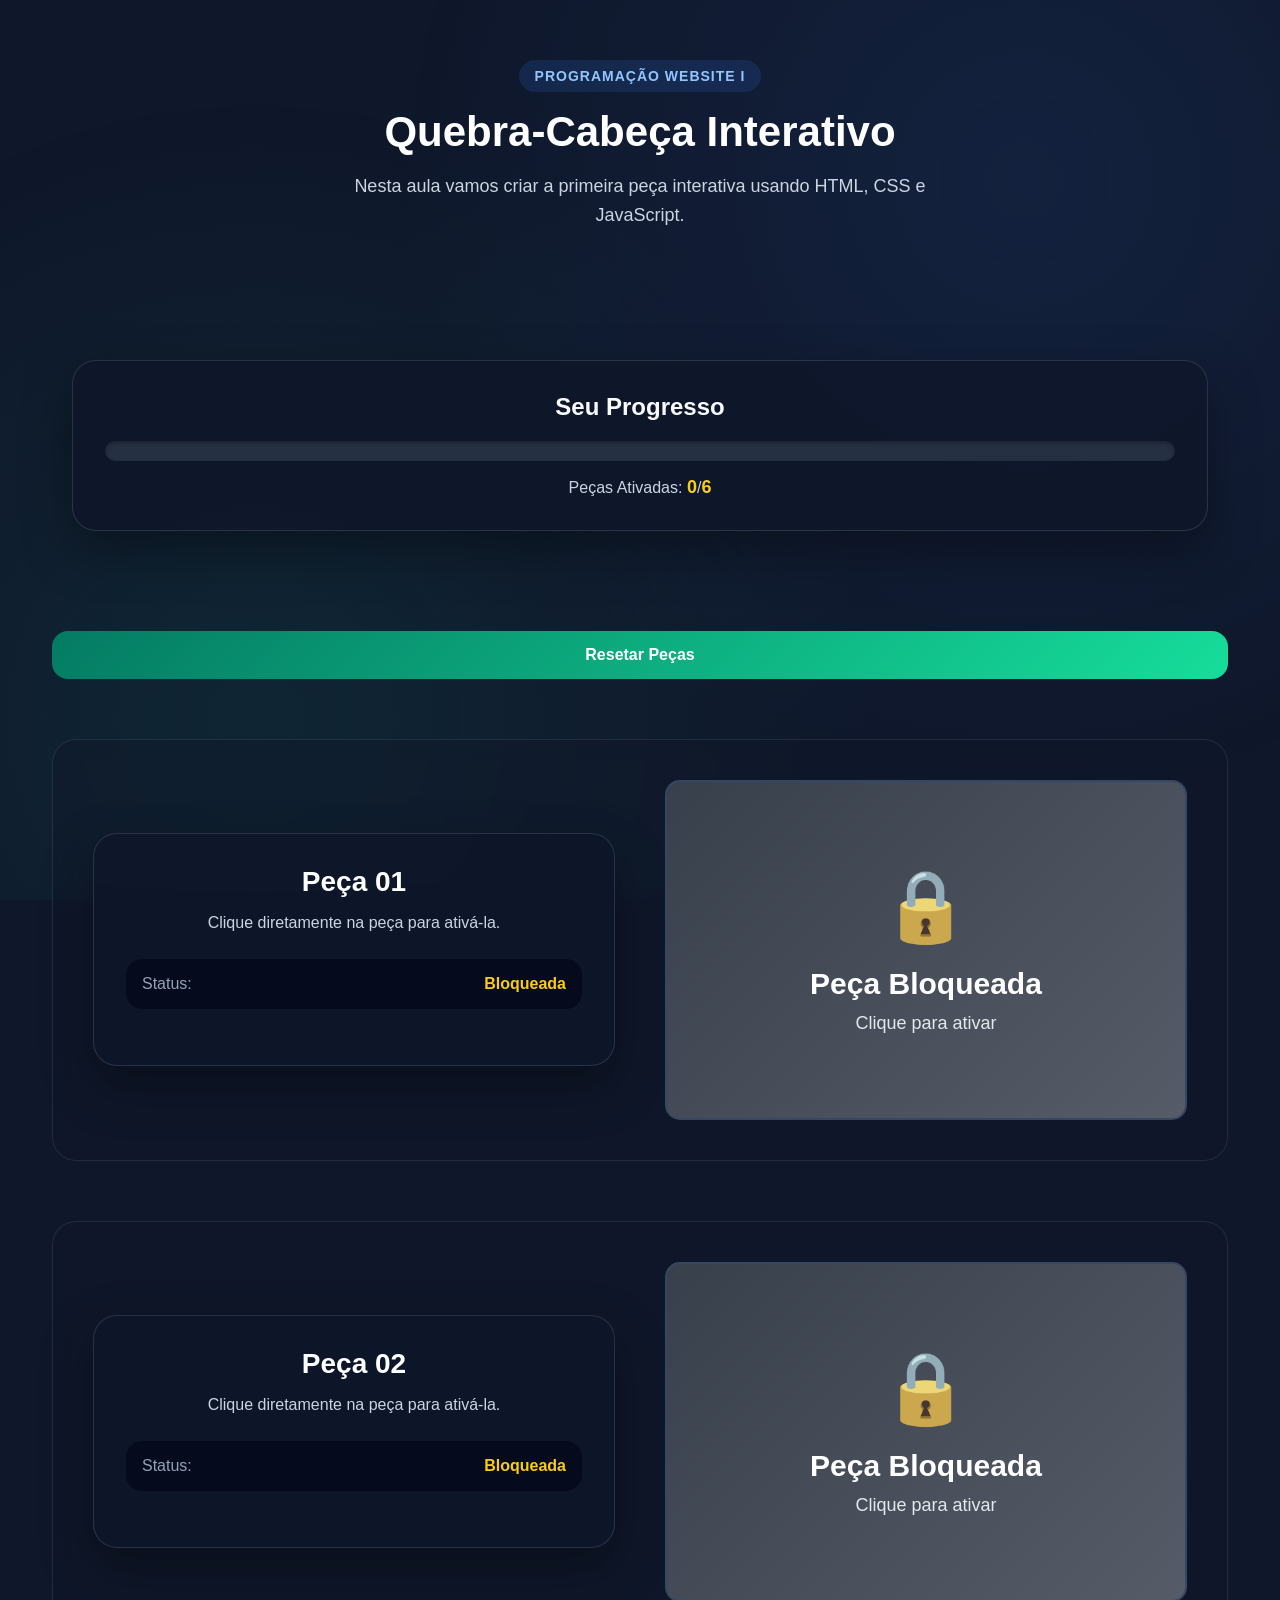
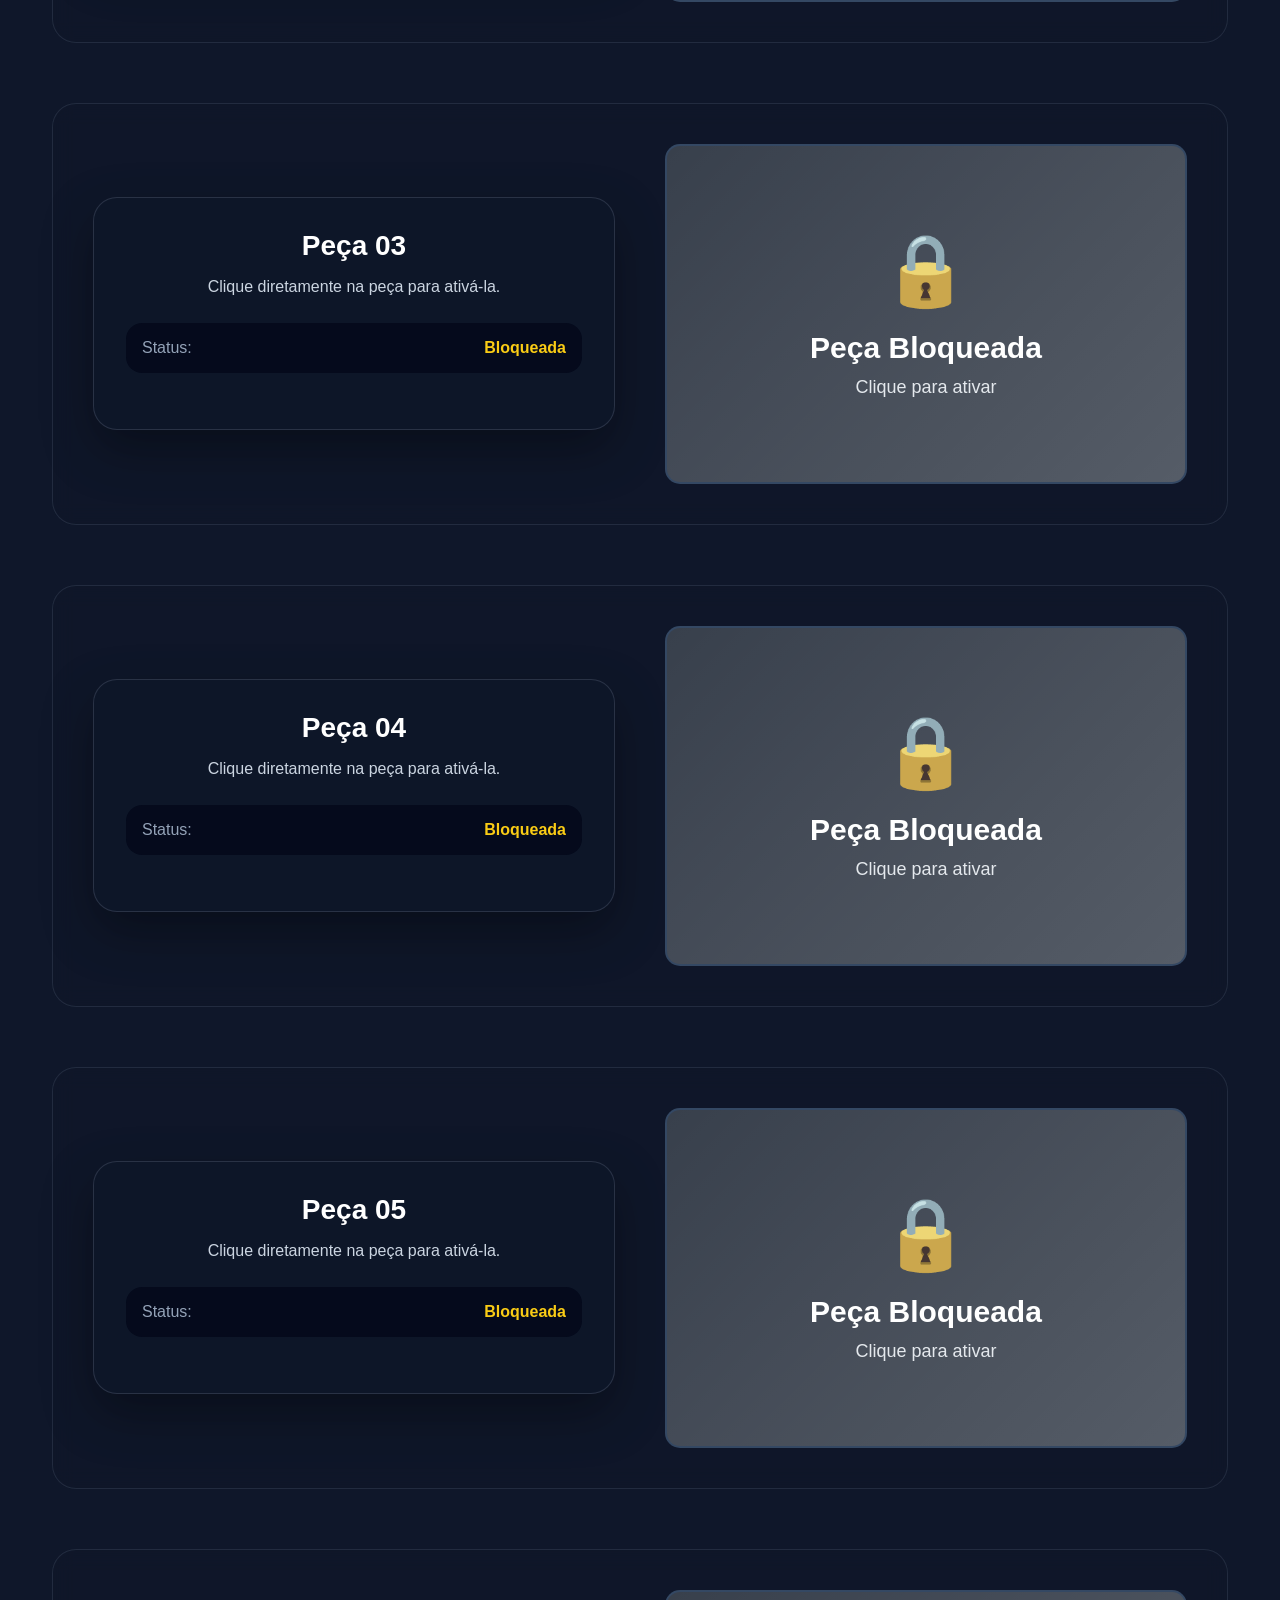
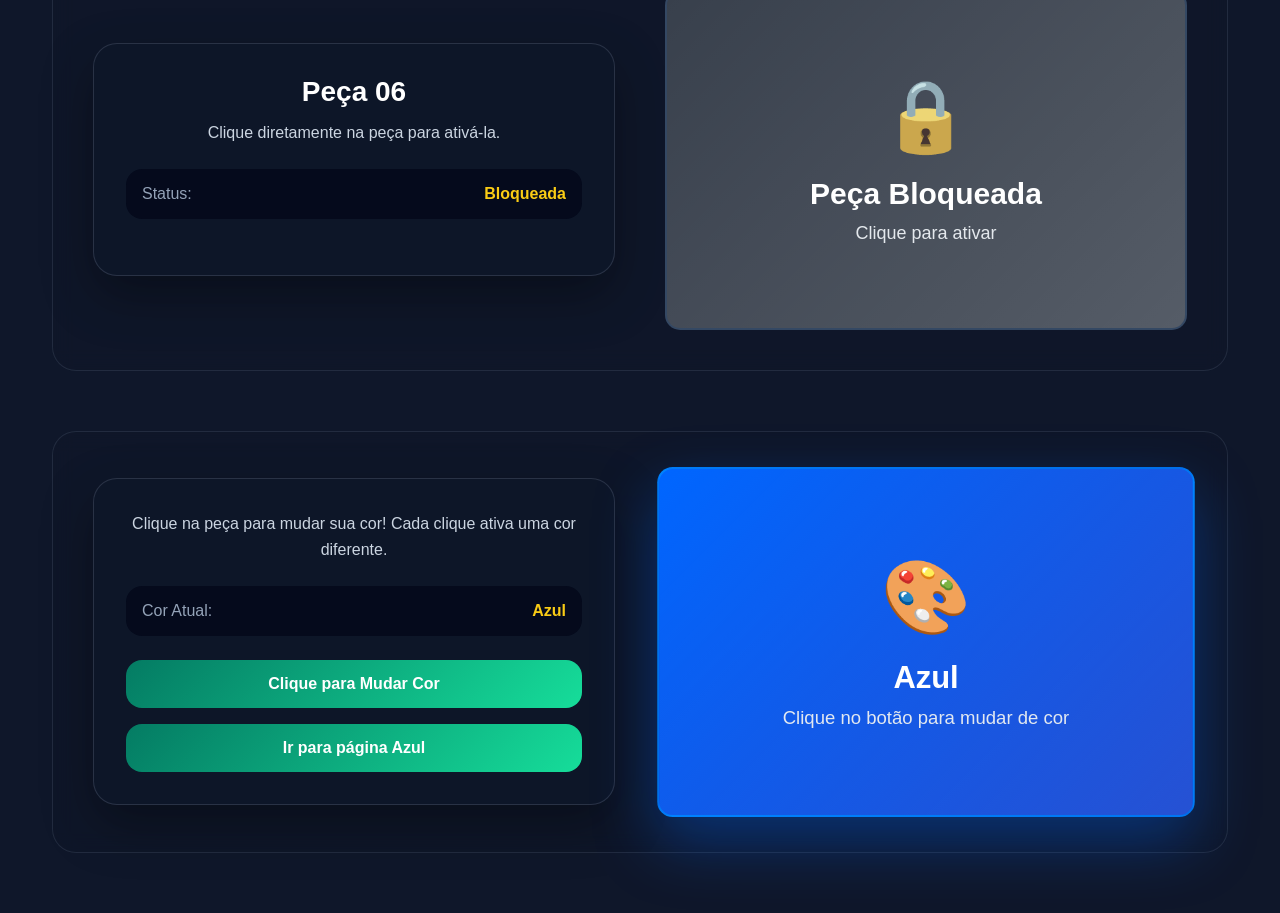
==== commit 225bcb62: "Atualização do site" ====
--- a/ExemploDOM/index.html
+++ b/ExemploDOM/index.html
@@ -37,6 +37,12 @@
       </div>
       <p>Peças Ativadas: <span id="pecasAtivadas">0</span>/<span id="pecasTotal">6</span></p>
     </section>
+
+    <!-- 🔥 BOTÃO RESET -->
+    <button onclick="resetarPecas()" class="btn-principal" style="margin-top:20px;">
+      Resetar Peças
+    </button>
+  </section>
 
     <!-- Peça 01 -->
     <section class="area-projeto">
--- a/ExemploDOM/css/style.css
+++ b/ExemploDOM/css/style.css
@@ -828,3 +828,152 @@
   box-shadow: 0 15px 40px rgba(22, 221, 154, 0.4);
 }
 
+body {
+  font-family: Arial;
+  text-align: center;
+  background: #0f172a;
+  color: white;
+}
+
+.grid {
+  display: grid;
+  grid-template-columns: repeat(3, 1fr);
+  gap: 15px;
+  padding: 20px;
+}
+
+.peca {
+  padding: 20px;
+  border-radius: 15px;
+  cursor: pointer;
+  transition: 0.3s;
+}
+
+.bloqueada {
+  background: #334155;
+}
+
+.ativa {
+  border: 2px solid #22c55e;
+}
+
+.peca:hover {
+  transform: scale(1.05);
+}
+
+.progresso {
+  margin: 20px;
+}
+
+.barra {
+  width: 80%;
+  height: 20px;
+  background: #444;
+  margin: auto;
+  border-radius: 10px;
+}
+
+#barraPreenchida {
+  height: 100%;
+  width: 0%;
+  background: #22c55e;
+  border-radius: 10px;
+}
+
+.mensagem-limite {
+  position: fixed;
+  top: 20px;
+  right: 20px;
+  background: red;
+  padding: 10px;
+  border-radius: 10px;
+}
+
+body {
+  font-family: Arial;
+  text-align: center;
+  background: #0f172a;
+  color: white;
+}
+
+.grid {
+  display: grid;
+  grid-template-columns: repeat(3, 1fr);
+  gap: 15px;
+  padding: 20px;
+}
+
+.peca {
+  padding: 20px;
+  border-radius: 15px;
+  cursor: pointer;
+  transition: 0.3s;
+}
+
+.bloqueada {
+  background: #334155;
+}
+
+.ativa {
+  border: 2px solid #22c55e;
+}
+
+.peca:hover {
+  transform: scale(1.05);
+}
+
+.progresso {
+  margin: 20px;
+}
+
+.barra {
+  width: 80%;
+  height: 20px;
+  background: #444;
+  margin: auto;
+  border-radius: 10px;
+}
+
+#barraPreenchida {
+  height: 100%;
+  width: 0%;
+  background: #22c55e;
+  border-radius: 10px;
+}
+
+.mensagem-limite {
+  position: fixed;
+  top: 20px;
+  right: 20px;
+  background: red;
+  padding: 10px;
+  border-radius: 10px;
+}
+
+/* ========================= */
+/* MENSAGEM DE LIMITE */
+/* ========================= */
+
+.mensagem-limite {
+  position: fixed;
+  top: 20px;
+  right: 20px;
+  background: #dc2626;
+  color: white;
+  padding: 15px 25px;
+  border-radius: 12px;
+  font-weight: bold;
+  z-index: 9999;
+  animation: aparecer 0.3s ease;
+}
+
+@keyframes aparecer {
+  from {
+    opacity: 0;
+    transform: translateY(-10px);
+  }
+  to {
+    opacity: 1;
+    transform: translateY(0);
+  }
+}
